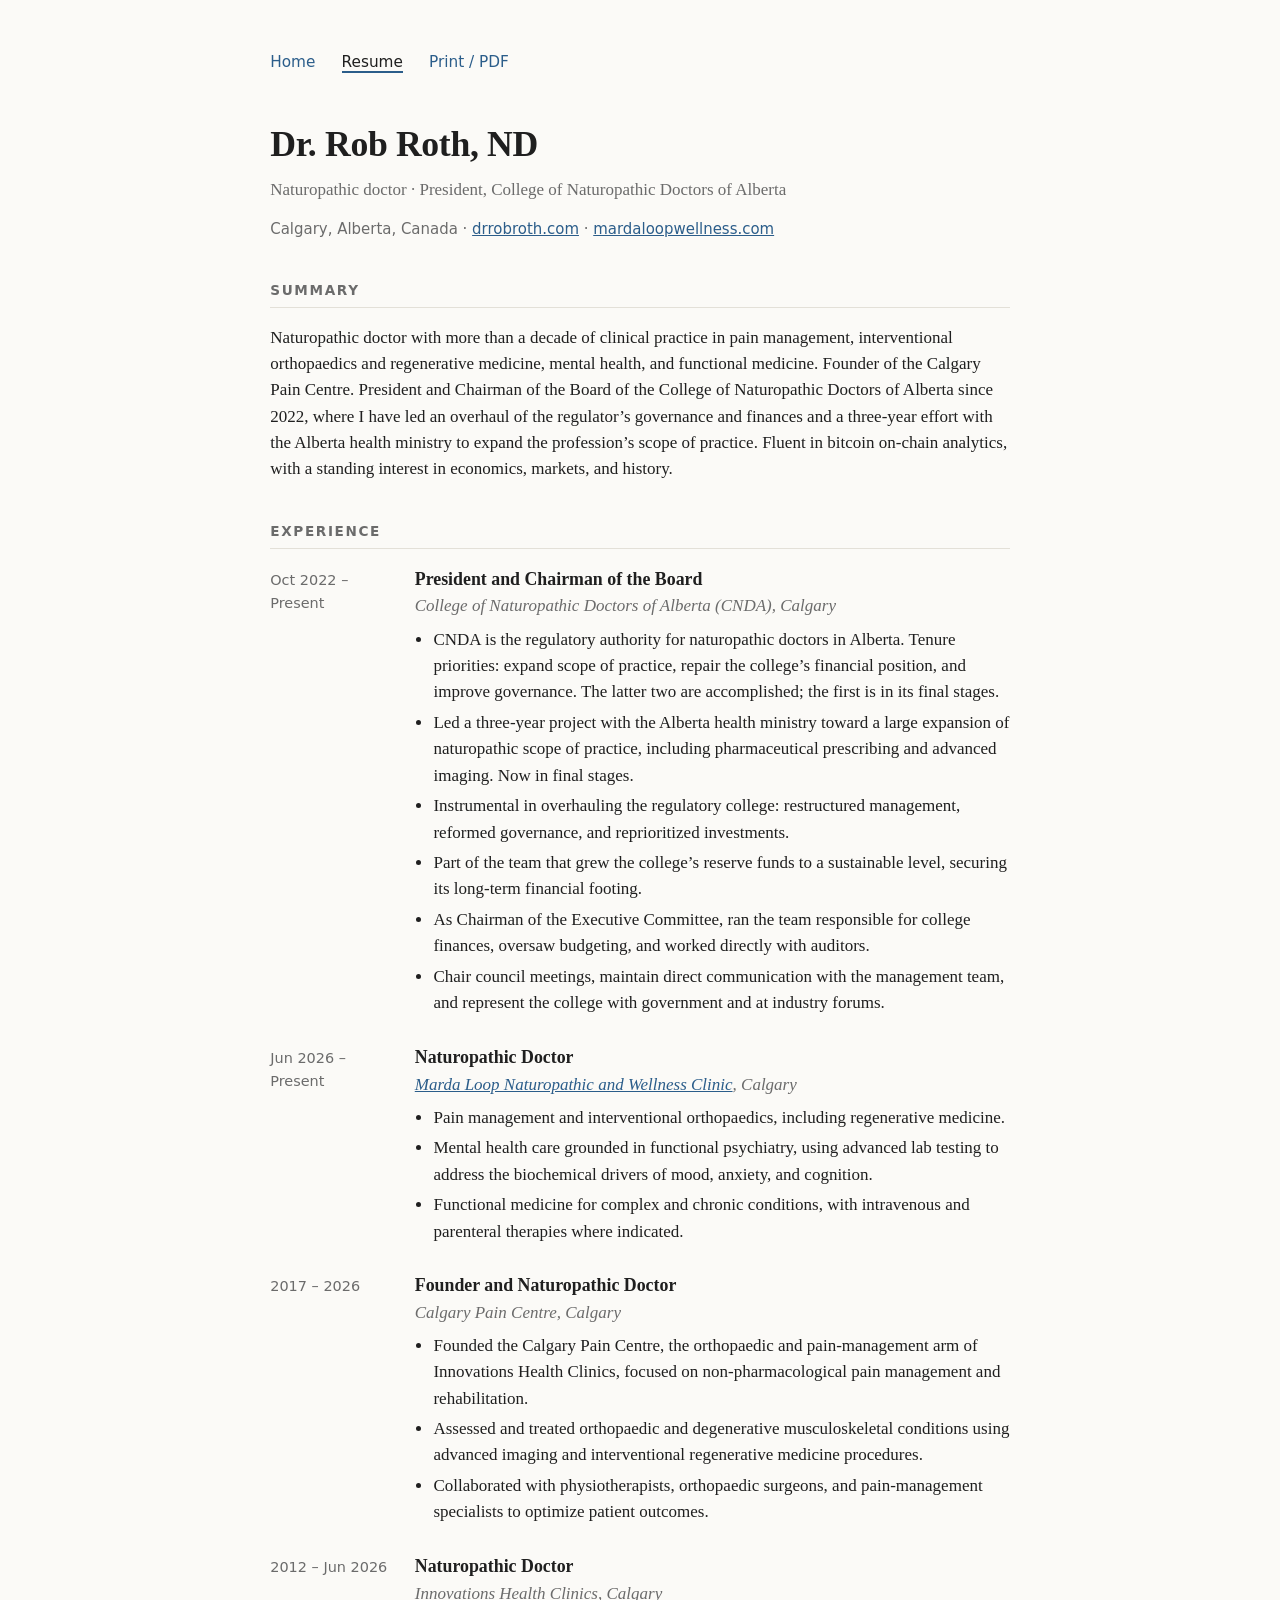
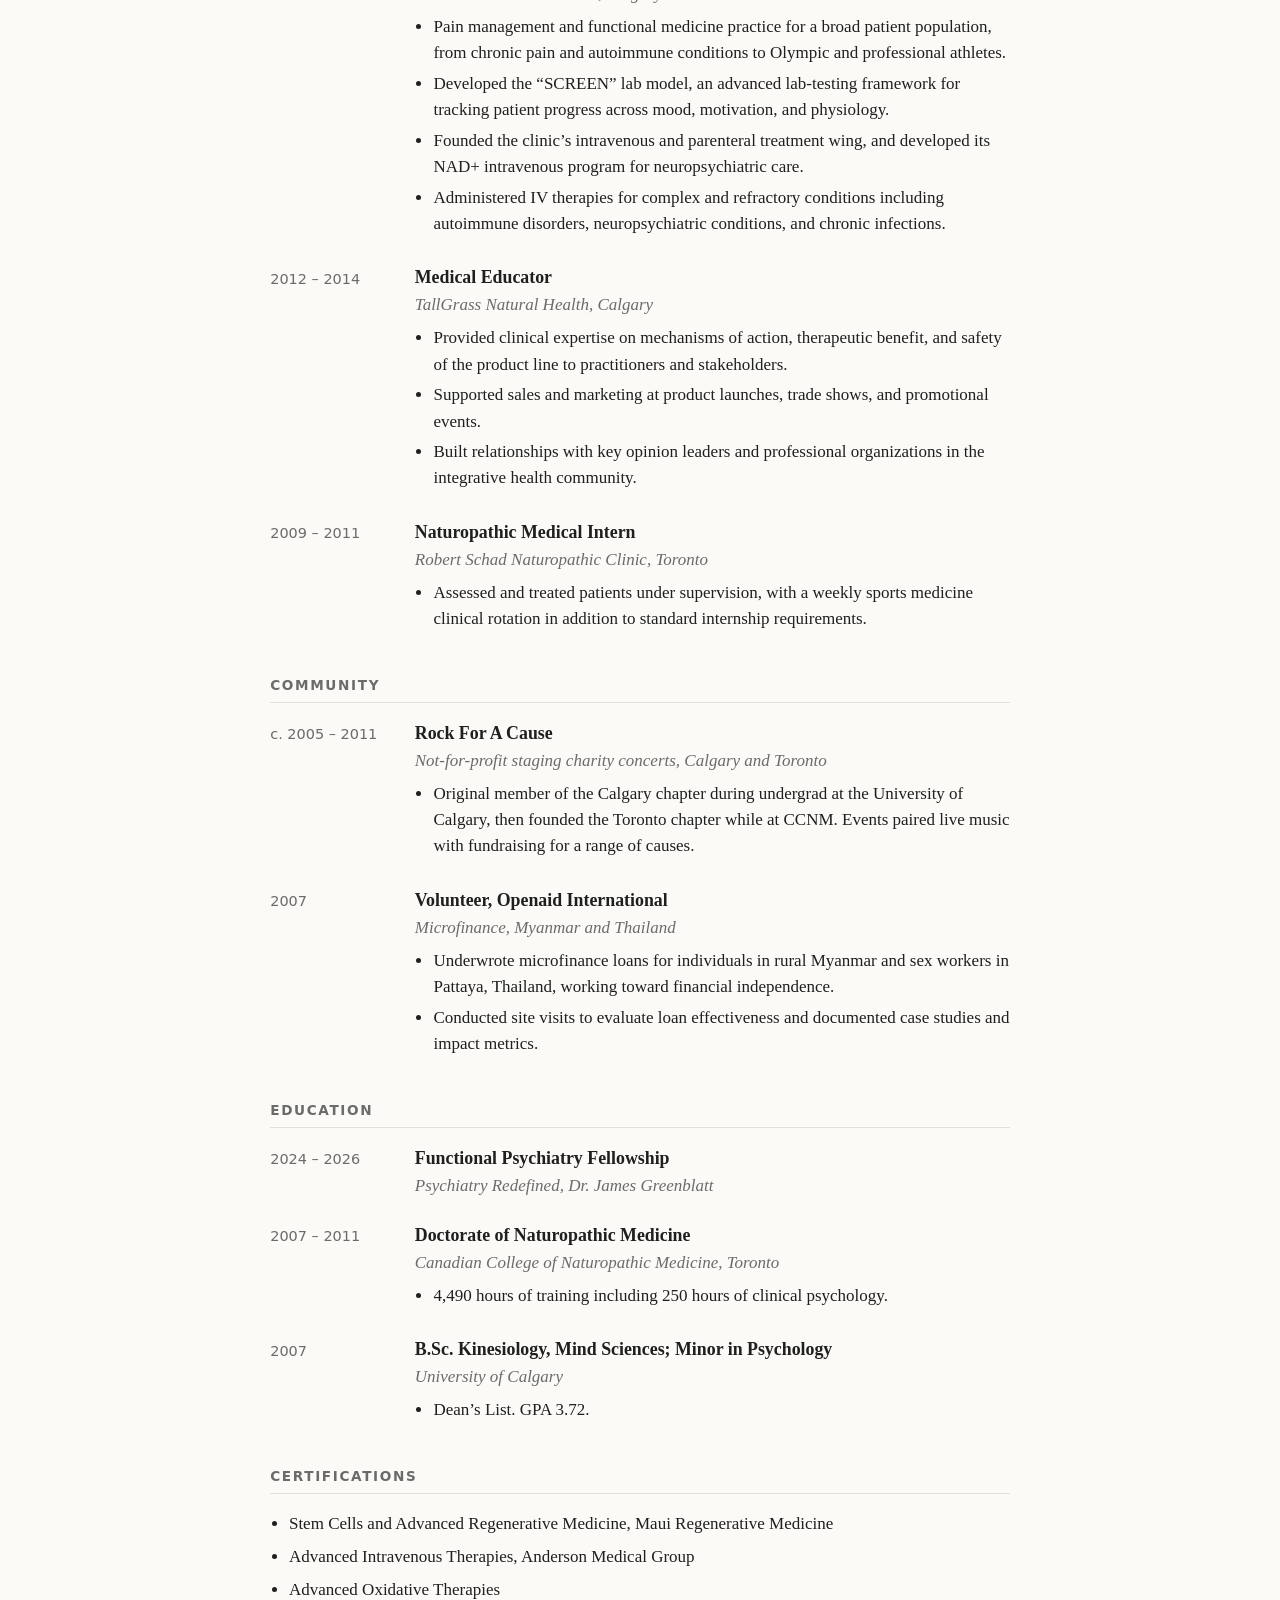
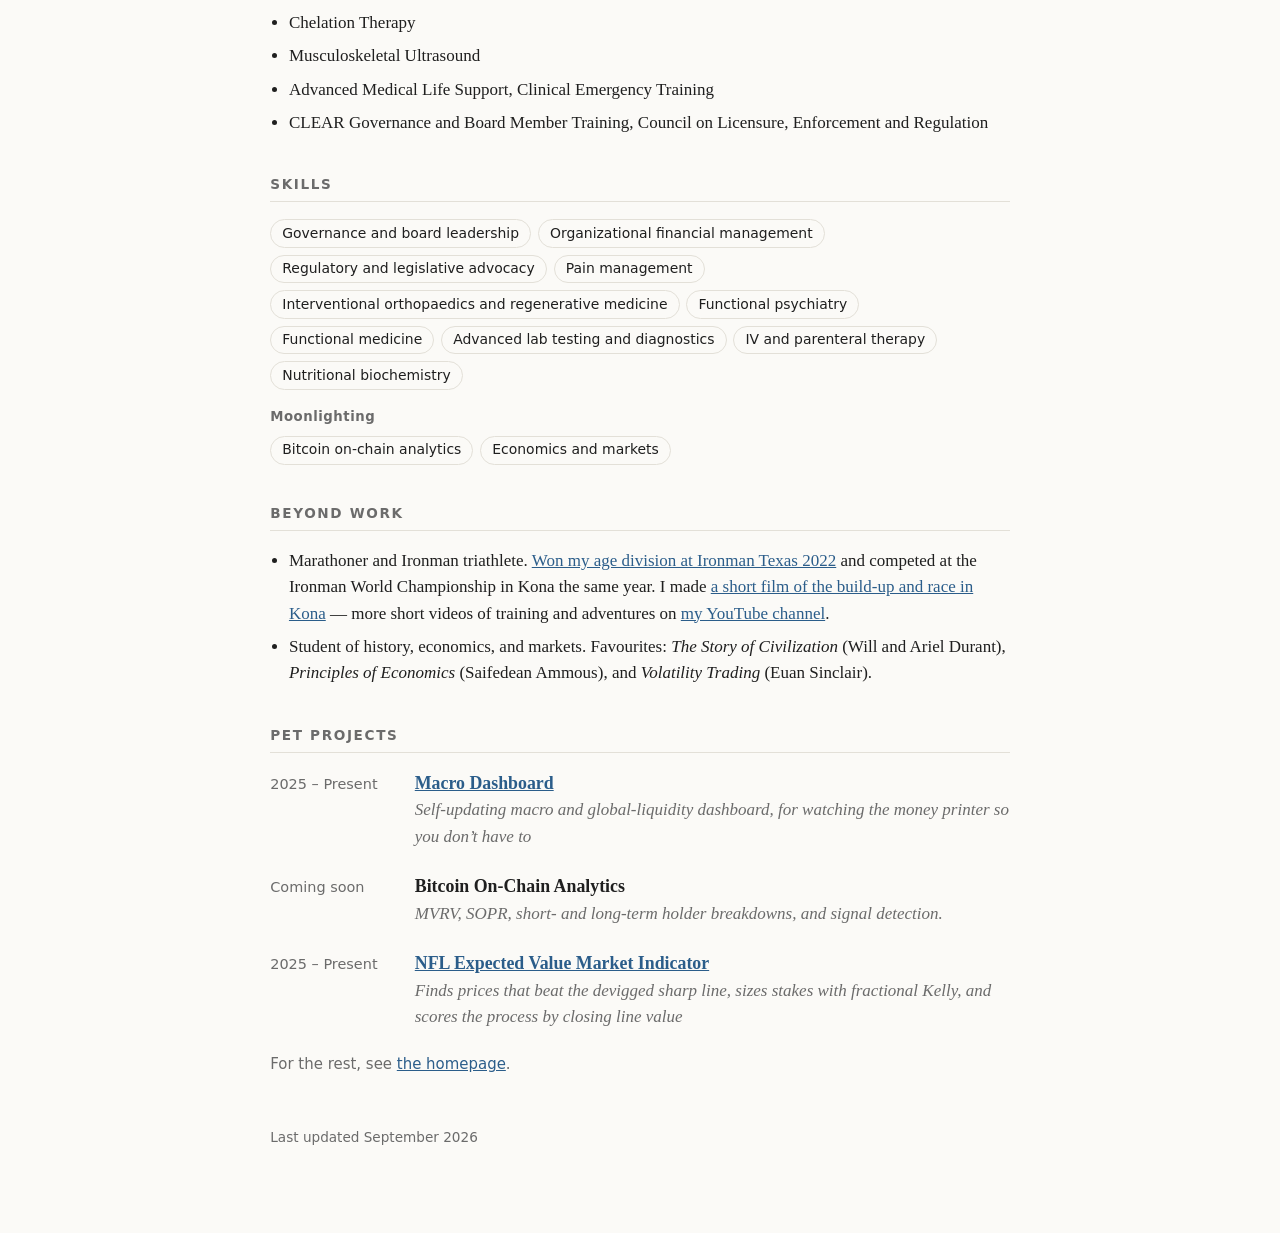
==== resume/index.html @ 255bede8 "Personal site: homepage and resume Co-Authored-By: Claude Fable 5.1 <noreply@anthropic.com> Claude-S" ====
<!doctype html>
<html lang="en">
<head>
  <meta charset="utf-8">
  <meta name="viewport" content="width=device-width, initial-scale=1">
  <title>Dr. Rob Roth — Resume</title>
  <link rel="stylesheet" href="../css/style.css">
</head>
<body>
  <main>
    <nav class="site">
      <a href="../">Home</a>
      <a href="./" class="current">Resume</a>
      <a href="#" class="no-print" onclick="window.print();return false;">Print / PDF</a>
    </nav>

    <header class="cv">
      <h1>Dr. Rob Roth, ND</h1>
      <p class="tagline">Naturopathic doctor · President, College of Naturopathic Doctors of Alberta</p>
      <p class="contact">
        <span>Calgary, Alberta, Canada</span>
        <span><a href="https://www.drrobroth.com">drrobroth.com</a></span>
        <span><a href="https://www.mardaloopwellness.com">mardaloopwellness.com</a></span>
      </p>
    </header>

    <section class="cv" id="summary">
      <h2>Summary</h2>
      <p>Naturopathic doctor with more than a decade of clinical practice in pain management, interventional orthopaedics and regenerative medicine, mental health, and functional medicine. Founder of the Calgary Pain Centre. President and Chairman of the Board of the College of Naturopathic Doctors of Alberta since 2022, where I have led an overhaul of the regulator’s governance and finances and a three-year effort with the Alberta health ministry to expand the profession’s scope of practice. Fluent in bitcoin on-chain analytics, with a standing interest in economics, markets, and history.</p>
    </section>

    <section class="cv" id="experience">
      <h2>Experience</h2>

      <div class="entry">
        <div class="when">Oct 2022 – Present</div>
        <div>
          <h3>President and Chairman of the Board</h3>
          <div class="org">College of Naturopathic Doctors of Alberta (CNDA), Calgary</div>
          <ul>
            <li>CNDA is the regulatory authority for naturopathic doctors in Alberta. Tenure priorities: expand scope of practice, repair the college’s financial position, and improve governance. The latter two are accomplished; the first is in its final stages.</li>
            <li>Led a three-year project with the Alberta health ministry toward a large expansion of naturopathic scope of practice, including pharmaceutical prescribing and advanced imaging. Now in final stages.</li>
            <li>Instrumental in overhauling the regulatory college: restructured management, reformed governance, and reprioritized investments.</li>
            <li>Part of the team that grew the college’s reserve funds to a sustainable level, securing its long-term financial footing.</li>
            <li>As Chairman of the Executive Committee, ran the team responsible for college finances, oversaw budgeting, and worked directly with auditors.</li>
            <li>Chair council meetings, maintain direct communication with the management team, and represent the college with government and at industry forums.</li>
          </ul>
        </div>
      </div>

      <div class="entry">
        <div class="when">Jun 2026 – Present</div>
        <div>
          <h3>Naturopathic Doctor</h3>
          <div class="org"><a href="https://www.mardaloopwellness.com">Marda Loop Naturopathic and Wellness Clinic</a>, Calgary</div>
          <ul>
            <li>Pain management and interventional orthopaedics, including regenerative medicine.</li>
            <li>Mental health care grounded in functional psychiatry, using advanced lab testing to address the biochemical drivers of mood, anxiety, and cognition.</li>
            <li>Functional medicine for complex and chronic conditions, with intravenous and parenteral therapies where indicated.</li>
          </ul>
        </div>
      </div>

      <div class="entry">
        <div class="when">2017 – 2026</div>
        <div>
          <h3>Founder and Naturopathic Doctor</h3>
          <div class="org">Calgary Pain Centre, Calgary</div>
          <ul>
            <li>Founded the Calgary Pain Centre, the orthopaedic and pain-management arm of Innovations Health Clinics, focused on non-pharmacological pain management and rehabilitation.</li>
            <li>Assessed and treated orthopaedic and degenerative musculoskeletal conditions using advanced imaging and interventional regenerative medicine procedures.</li>
            <li>Collaborated with physiotherapists, orthopaedic surgeons, and pain-management specialists to optimize patient outcomes.</li>
          </ul>
        </div>
      </div>

      <div class="entry">
        <div class="when">2012 – Jun 2026</div>
        <div>
          <h3>Naturopathic Doctor</h3>
          <div class="org">Innovations Health Clinics, Calgary</div>
          <ul>
            <li>Pain management and functional medicine practice for a broad patient population, from chronic pain and autoimmune conditions to Olympic and professional athletes.</li>
            <li>Developed the “SCREEN” lab model, an advanced lab-testing framework for tracking patient progress across mood, motivation, and physiology.</li>
            <li>Founded the clinic’s intravenous and parenteral treatment wing, and developed its NAD+ intravenous program for neuropsychiatric care.</li>
            <li>Administered IV therapies for complex and refractory conditions including autoimmune disorders, neuropsychiatric conditions, and chronic infections.</li>
          </ul>
        </div>
      </div>

      <div class="entry">
        <div class="when">2012 – 2014</div>
        <div>
          <h3>Medical Educator</h3>
          <div class="org">TallGrass Natural Health, Calgary</div>
          <ul>
            <li>Provided clinical expertise on mechanisms of action, therapeutic benefit, and safety of the product line to practitioners and stakeholders.</li>
            <li>Supported sales and marketing at product launches, trade shows, and promotional events.</li>
            <li>Built relationships with key opinion leaders and professional organizations in the integrative health community.</li>
          </ul>
        </div>
      </div>

      <div class="entry">
        <div class="when">2009 – 2011</div>
        <div>
          <h3>Naturopathic Medical Intern</h3>
          <div class="org">Robert Schad Naturopathic Clinic, Toronto</div>
          <ul>
            <li>Assessed and treated patients under supervision, with a weekly sports medicine clinical rotation in addition to standard internship requirements.</li>
          </ul>
        </div>
      </div>
    </section>

    <section class="cv" id="projects">
      <h2>Community</h2>

      <div class="entry">
        <div class="when">c. 2005 – 2011</div>
        <div>
          <h3>Rock For A Cause</h3>
          <div class="org">Not-for-profit staging charity concerts, Calgary and Toronto</div>
          <ul>
            <li>Original member of the Calgary chapter during undergrad at the University of Calgary, then founded the Toronto chapter while at CCNM. Events paired live music with fundraising for a range of causes.</li>
          </ul>
        </div>
      </div>

      <div class="entry">
        <div class="when">2007</div>
        <div>
          <h3>Volunteer, Openaid International</h3>
          <div class="org">Microfinance, Myanmar and Thailand</div>
          <ul>
            <li>Underwrote microfinance loans for individuals in rural Myanmar and sex workers in Pattaya, Thailand, working toward financial independence.</li>
            <li>Conducted site visits to evaluate loan effectiveness and documented case studies and impact metrics.</li>
          </ul>
        </div>
      </div>
    </section>

    <section class="cv" id="education">
      <h2>Education</h2>

      <div class="entry">
        <div class="when">2024 – 2026</div>
        <div>
          <h3>Functional Psychiatry Fellowship</h3>
          <div class="org">Psychiatry Redefined, Dr. James Greenblatt</div>
        </div>
      </div>

      <div class="entry">
        <div class="when">2007 – 2011</div>
        <div>
          <h3>Doctorate of Naturopathic Medicine</h3>
          <div class="org">Canadian College of Naturopathic Medicine, Toronto</div>
          <ul>
            <li>4,490 hours of training including 250 hours of clinical psychology.</li>
          </ul>
        </div>
      </div>

      <div class="entry">
        <div class="when">2007</div>
        <div>
          <h3>B.Sc. Kinesiology, Mind Sciences; Minor in Psychology</h3>
          <div class="org">University of Calgary</div>
          <ul>
            <li>Dean’s List. GPA 3.72.</li>
          </ul>
        </div>
      </div>
    </section>

    <section class="cv" id="certifications">
      <h2>Certifications</h2>
      <ul>
        <li>Stem Cells and Advanced Regenerative Medicine, Maui Regenerative Medicine</li>
        <li>Advanced Intravenous Therapies, Anderson Medical Group</li>
        <li>Advanced Oxidative Therapies</li>
        <li>Chelation Therapy</li>
        <li>Musculoskeletal Ultrasound</li>
        <li>Advanced Medical Life Support, Clinical Emergency Training</li>
        <li>CLEAR Governance and Board Member Training, Council on Licensure, Enforcement and Regulation</li>
      </ul>
    </section>

    <section class="cv" id="skills">
      <h2>Skills</h2>
      <ul class="tags">
        <li>Governance and board leadership</li>
        <li>Organizational financial management</li>
        <li>Regulatory and legislative advocacy</li>
        <li>Pain management</li>
        <li>Interventional orthopaedics and regenerative medicine</li>
        <li>Functional psychiatry</li>
        <li>Functional medicine</li>
        <li>Advanced lab testing and diagnostics</li>
        <li>IV and parenteral therapy</li>
        <li>Nutritional biochemistry</li>
      </ul>
      <h3 class="sub">Moonlighting</h3>
      <ul class="tags">
        <li>Bitcoin on-chain analytics</li>
        <li>Economics and markets</li>
      </ul>
    </section>

    <section class="cv" id="personal">
      <h2>Beyond Work</h2>
      <ul>
        <li>Marathoner and Ironman triathlete. <a href="https://www.instagram.com/p/Cc_O9wvA-jr/">Won my age division at Ironman Texas 2022</a> and competed at the Ironman World Championship in Kona the same year. I made <a href="https://www.youtube.com/watch?v=jEcnDeVqDio">a short film of the build-up and race in Kona</a> — more short videos of training and adventures on <a href="https://www.youtube.com/@rockinrobbieroth">my YouTube channel</a>.</li>
        <li>Student of history, economics, and markets. Favourites: <em>The Story of Civilization</em> (Will and Ariel Durant), <em>Principles of Economics</em> (Saifedean Ammous), and <em>Volatility Trading</em> (Euan Sinclair).</li>
      </ul>
    </section>

    <section class="cv" id="projects-software">
      <h2>Pet Projects</h2>
      <div class="entry">
        <div class="when">2025 – Present</div>
        <div>
          <h3><a href="https://robertarthurjackson.github.io/macro-dashboard/">Macro Dashboard</a></h3>
          <div class="org">Self-updating macro and global-liquidity dashboard, for watching the money printer so you don’t have to</div>
        </div>
      </div>
      <div class="entry">
        <div class="when">Coming soon</div>
        <div>
          <h3>Bitcoin On-Chain Analytics</h3>
          <div class="org">MVRV, SOPR, short- and long-term holder breakdowns, and signal detection.</div>
        </div>
      </div>
      <div class="entry">
        <div class="when">2025 – Present</div>
        <div>
          <h3><a href="https://robertarthurjackson.github.io/nfl-bet-tracker/">NFL Expected Value Market Indicator</a></h3>
          <div class="org">Finds prices that beat the devigged sharp line, sizes stakes with fractional Kelly, and scores the process by closing line value</div>
        </div>
      </div>
      </div>
      </div>
      <p class="more">For the rest, see <a href="../">the homepage</a>.</p>
    </section>

    <footer>Last updated September 2026</footer>
  </main>
</body>
</html>
---- css/style.css ----
/* Shared styles for robroth.com */
:root {
  --bg: #fbfaf7;
  --ink: #1f1f1f;
  --muted: #6b6b6b;
  --rule: #e3e0d8;
  --accent: #2b5d8a;
  --max: 46rem;
}
@media (prefers-color-scheme: dark) {
  :root { --bg: #161616; --ink: #ececec; --muted: #a0a0a0; --rule: #333; --accent: #7fb0e0; }
}
* { box-sizing: border-box; }
html { font-size: 17px; }
body {
  margin: 0;
  background: var(--bg);
  color: var(--ink);
  font-family: Georgia, "Times New Roman", serif;
  line-height: 1.55;
}
main { max-width: var(--max); margin: 0 auto; padding: 3rem 1.25rem 5rem; }
a { color: var(--accent); }
nav.site { font-family: system-ui, -apple-system, sans-serif; font-size: 0.9rem; margin-bottom: 2.5rem; }
nav.site a { margin-right: 1.25rem; text-decoration: none; }
nav.site a.current { color: var(--ink); border-bottom: 2px solid var(--accent); }

/* C.V. */
header.cv h1 { font-size: 2.1rem; margin: 0 0 0.25rem; letter-spacing: -0.01em; }
header.cv .tagline { color: var(--muted); margin: 0 0 0.75rem; }
header.cv .contact { font-family: system-ui, -apple-system, sans-serif; font-size: 0.88rem; color: var(--muted); }
header.cv .contact span + span::before { content: " · "; }
section.cv { margin-top: 2.25rem; }
section.cv h2 {
  font-family: system-ui, -apple-system, sans-serif;
  font-size: 0.8rem; text-transform: uppercase; letter-spacing: 0.12em;
  color: var(--muted); border-bottom: 1px solid var(--rule);
  padding-bottom: 0.35rem; margin: 0 0 1rem;
}
.entry { display: grid; grid-template-columns: 7.5rem 1fr; gap: 0 1rem; margin-bottom: 1.35rem; }
.entry .when { font-family: system-ui, -apple-system, sans-serif; font-size: 0.85rem; color: var(--muted); padding-top: 0.2rem; }
.entry h3 { margin: 0; font-size: 1.05rem; font-weight: 600; }
.entry .org { color: var(--muted); font-style: italic; }
.entry ul { margin: 0.4rem 0 0; padding-left: 1.1rem; }
.entry li { margin-bottom: 0.25rem; }
.tags { display: flex; flex-wrap: wrap; gap: 0.4rem; padding: 0; margin: 0; list-style: none; }
.tags li {
  font-family: system-ui, -apple-system, sans-serif; font-size: 0.82rem;
  border: 1px solid var(--rule); border-radius: 999px; padding: 0.15rem 0.65rem;
}
section.cv h3.sub { font-family: system-ui, -apple-system, sans-serif; font-size: 0.78rem; font-weight: 600; letter-spacing: 0.04em; color: var(--muted); margin: 1rem 0 0.5rem; }
section.cv p.more { font-family: system-ui, -apple-system, sans-serif; font-size: 0.88rem; color: var(--muted); margin: 0.25rem 0 0; }
.placeholder { color: var(--muted); }
.placeholder::before { content: "[ "; } .placeholder::after { content: " ]"; }
footer { margin-top: 3rem; font-family: system-ui, -apple-system, sans-serif; font-size: 0.8rem; color: var(--muted); }

@media (max-width: 600px) {
  .entry { grid-template-columns: 1fr; }
  .entry .when { padding: 0 0 0.2rem; }
}
@media print {
  html { font-size: 11pt; }
  body { background: #fff; color: #000; }
  main { padding: 0; max-width: none; }
  nav.site, footer, .no-print { display: none; }
  a { color: inherit; text-decoration: none; }
  section.cv { break-inside: avoid; }
}

/* plain lists inside a section (e.g. Beyond Work) */
section.cv > ul:not(.tags) { padding-left: 1.1rem; margin: 0; }
section.cv > ul:not(.tags) li { margin-bottom: 0.4rem; }

/* Homepage: hero + card grid, one screen */
:root { --card: #ffffff; --card-border: #e6e2d9; --tint: #e9f0f7; --shadow: 0 10px 28px rgba(20,30,50,0.10); }
@media (prefers-color-scheme: dark) {
  :root { --card: #1e1e1e; --card-border: #2e2e2e; --tint: #22303d; --shadow: 0 10px 28px rgba(0,0,0,0.45); }
}
body.home { background: radial-gradient(60rem 30rem at 15% -10%, var(--tint) 0%, transparent 60%) no-repeat, var(--bg); }
main.home { max-width: 64rem; padding: 1.1rem 1.5rem 1.25rem; min-height: 100vh; display: flex; flex-direction: column; gap: 0.9rem; }
nav.site.top { margin: 0; text-align: right; }
nav.site.top { display: flex; justify-content: flex-end; gap: 0.6rem; }
nav.site.top a {
  font-size: 1rem; font-weight: 600; border: 1px solid var(--card-border); border-radius: 999px;
  padding: 0.6rem 1.3rem; margin: 0; background: var(--card); transition: border-color .15s, background .15s, transform .15s;
}
nav.site.top a:hover { border-color: var(--accent); background: var(--tint); transform: translateY(-1px); }
nav.site.top a.primary { background: var(--accent); border-color: var(--accent); color: #fff; }
nav.site.top a.primary:hover { background: var(--accent); filter: brightness(1.08); }

.hero { display: flex; align-items: center; gap: 2rem; }
.hero .photo { width: 170px; height: 170px; object-fit: cover; border-radius: 50%; flex: none; box-shadow: var(--shadow); border: 4px solid var(--card); }
.hero h1 { margin: 0 0 0.3rem; font-size: 2.4rem; letter-spacing: -0.02em; }
.hero .lede { margin: 0; color: var(--muted); font-size: 1.05rem; max-width: 36rem; }

.grid { display: grid; grid-template-columns: repeat(3, 1fr); gap: 0.85rem; }
.grid h2 {
  grid-column: 1 / -1; margin: 0.15rem 0 -0.45rem;
  font-family: system-ui, -apple-system, sans-serif; font-size: 0.75rem;
  text-transform: uppercase; letter-spacing: 0.14em; color: var(--muted);
}
.card {
  position: relative; display: block; text-decoration: none; color: inherit;
  background: var(--card); border: 1px solid var(--card-border); border-radius: 14px;
  padding: 0.9rem 1.05rem 0.95rem; transition: transform .18s ease, box-shadow .18s ease, border-color .18s ease;
}
a.card:hover { transform: translateY(-4px); box-shadow: var(--shadow); border-color: var(--accent); }
.card .icon {
  width: 2.4rem; height: 2.4rem; padding: 0.5rem; box-sizing: border-box; border-radius: 10px;
  background: var(--tint); color: var(--accent); fill: none; stroke: currentColor; stroke-width: 1.7;
  stroke-linecap: round; stroke-linejoin: round; margin-bottom: 0.6rem; display: block;
}
.card h3 { margin: 0 0 0.3rem; font-size: 1.1rem; font-weight: 700; line-height: 1.25; }
.card p { margin: 0; color: var(--muted); font-size: 0.9rem; line-height: 1.4; }
.card.soon { border-style: dashed; }
.card .badge {
  position: absolute; top: 1rem; right: 1rem;
  font-family: system-ui, -apple-system, sans-serif; font-size: 0.66rem; text-transform: uppercase; letter-spacing: 0.08em;
  color: var(--accent); background: var(--tint); border-radius: 999px; padding: 0.2rem 0.55rem;
}
.card.elsewhere ul { list-style: none; margin: 0; padding: 0; display: flex; flex-wrap: wrap; gap: 0.45rem; }
.card.elsewhere li a {
  display: inline-block; font-family: system-ui, -apple-system, sans-serif; font-size: 0.85rem; text-decoration: none;
  border: 1px solid var(--card-border); border-radius: 999px; padding: 0.3rem 0.75rem; transition: border-color .15s, background .15s;
}
.card.elsewhere li a:hover { border-color: var(--accent); background: var(--tint); }

@media (max-width: 900px) { .grid { grid-template-columns: repeat(2, 1fr); } main.home { min-height: auto; } }
@media (max-width: 600px) {
  .grid { grid-template-columns: 1fr; }
  .hero { flex-direction: column; align-items: flex-start; gap: 1rem; }
  .hero .photo { width: 140px; height: 140px; }
  .hero h1 { font-size: 2rem; }
}

/* compact horizontal cards (Professional row) */
.card.compact { display: flex; align-items: center; gap: 0.85rem; padding: 0.85rem 1rem; }
.card.compact .icon { margin: 0; flex: none; }
.card.compact h3 { font-size: 1rem; margin-bottom: 0.15rem; }
.card.compact p { font-size: 0.85rem; }
.row2 { grid-column: 1 / -1; display: grid; grid-template-columns: 1fr 1fr; gap: 0.85rem; }
@media (max-width: 600px) { .row2 { grid-template-columns: 1fr; } }
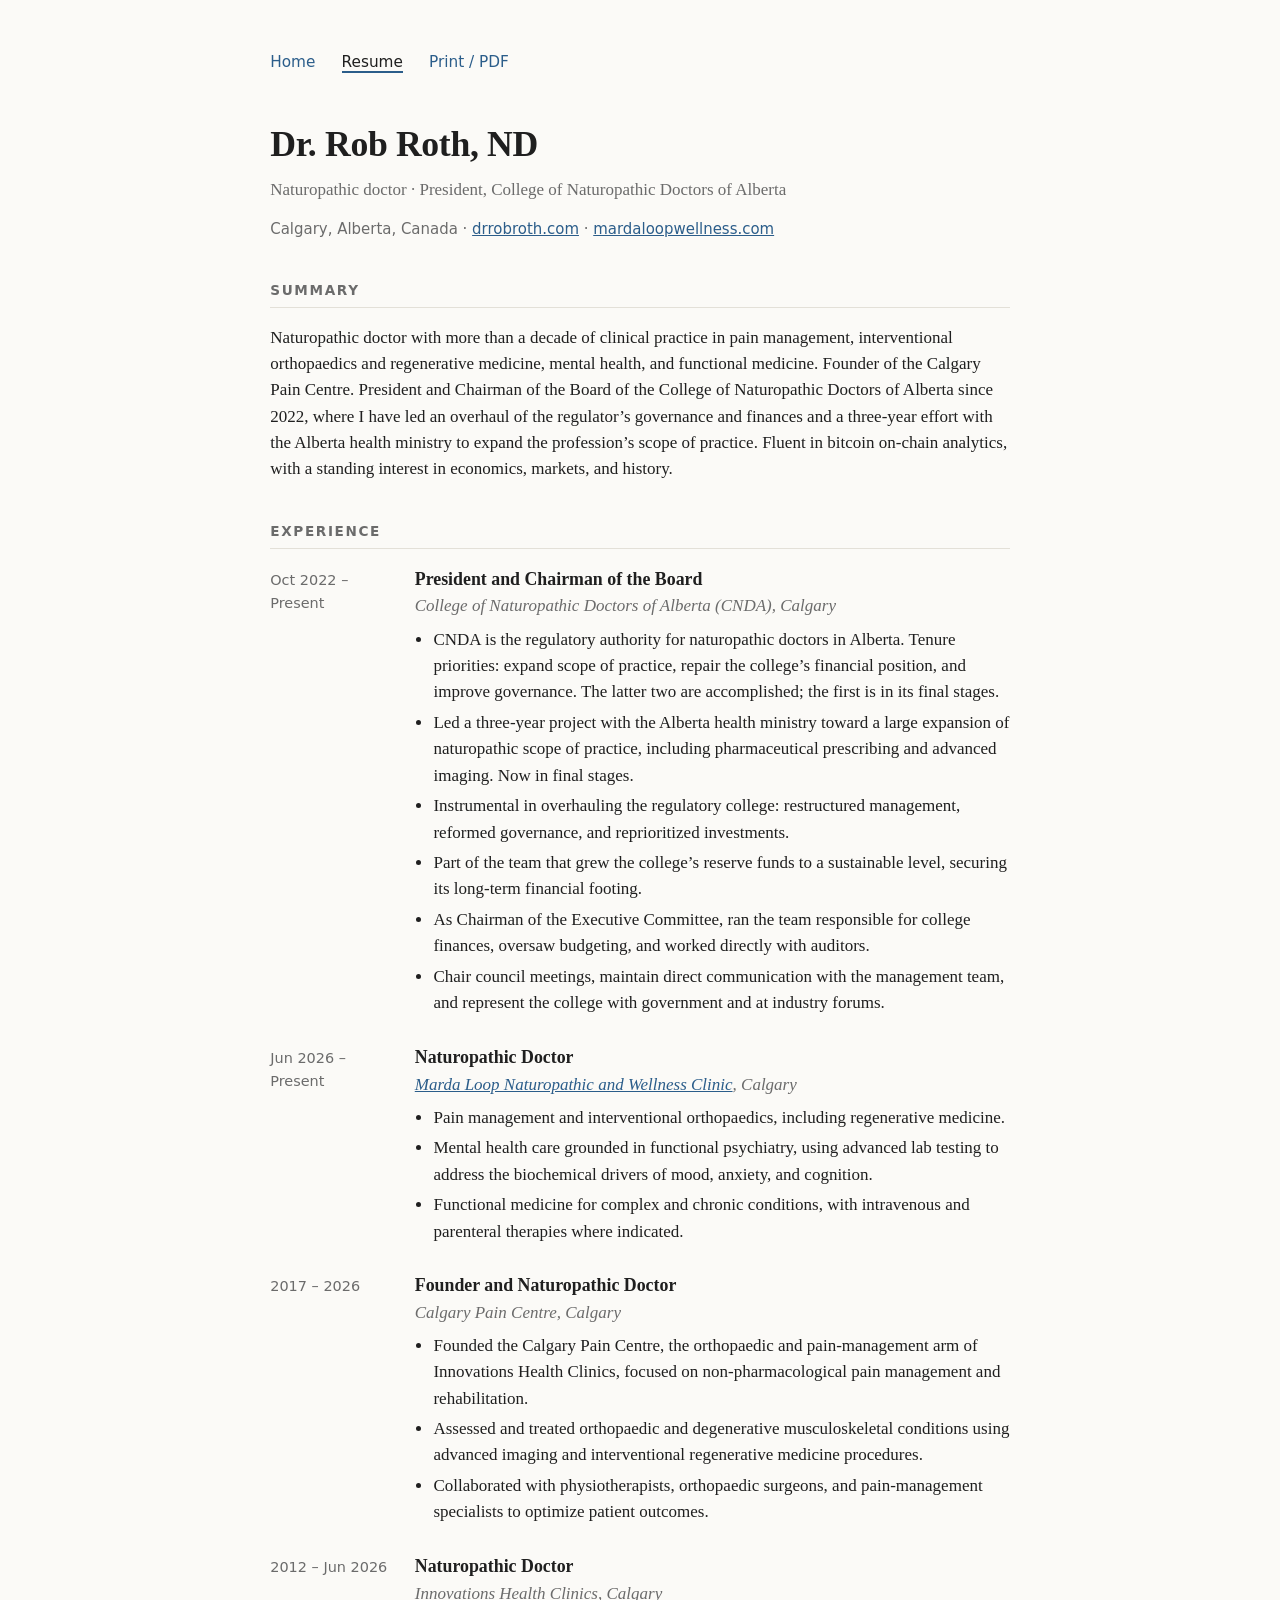
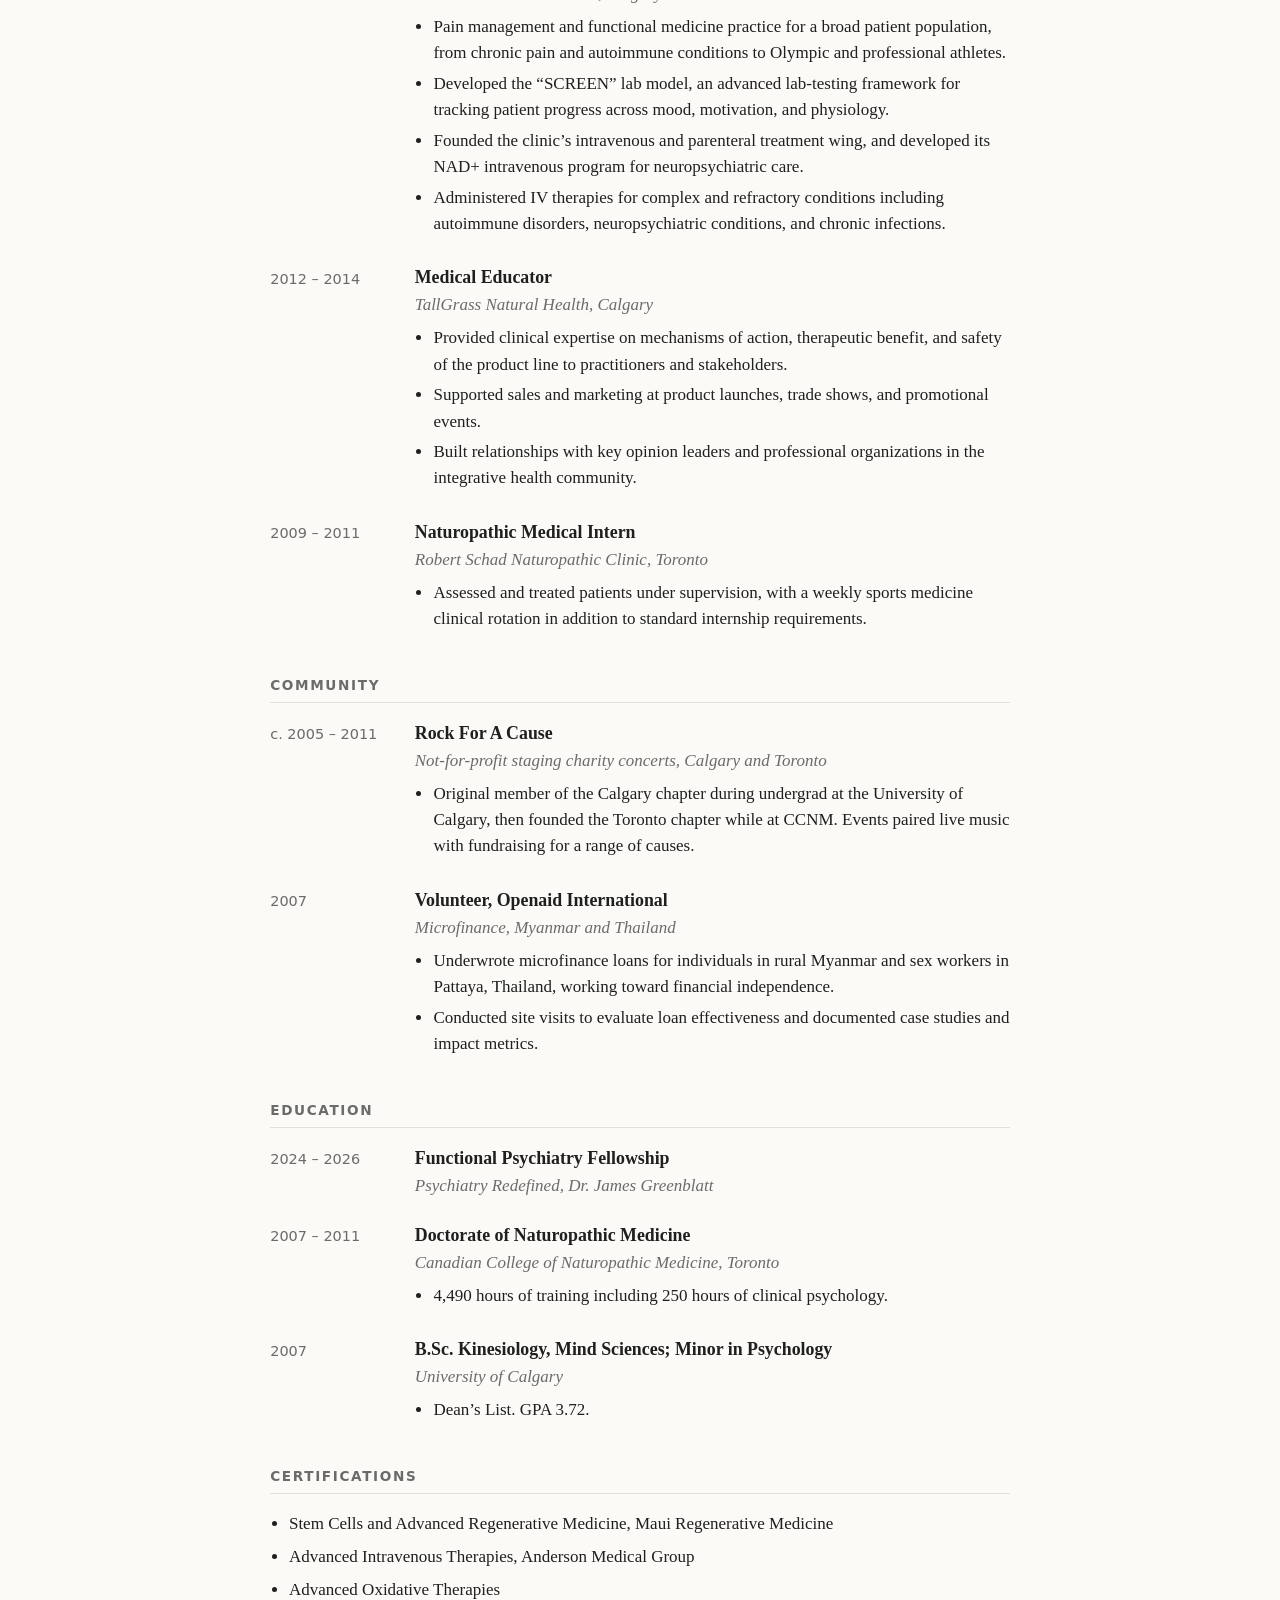
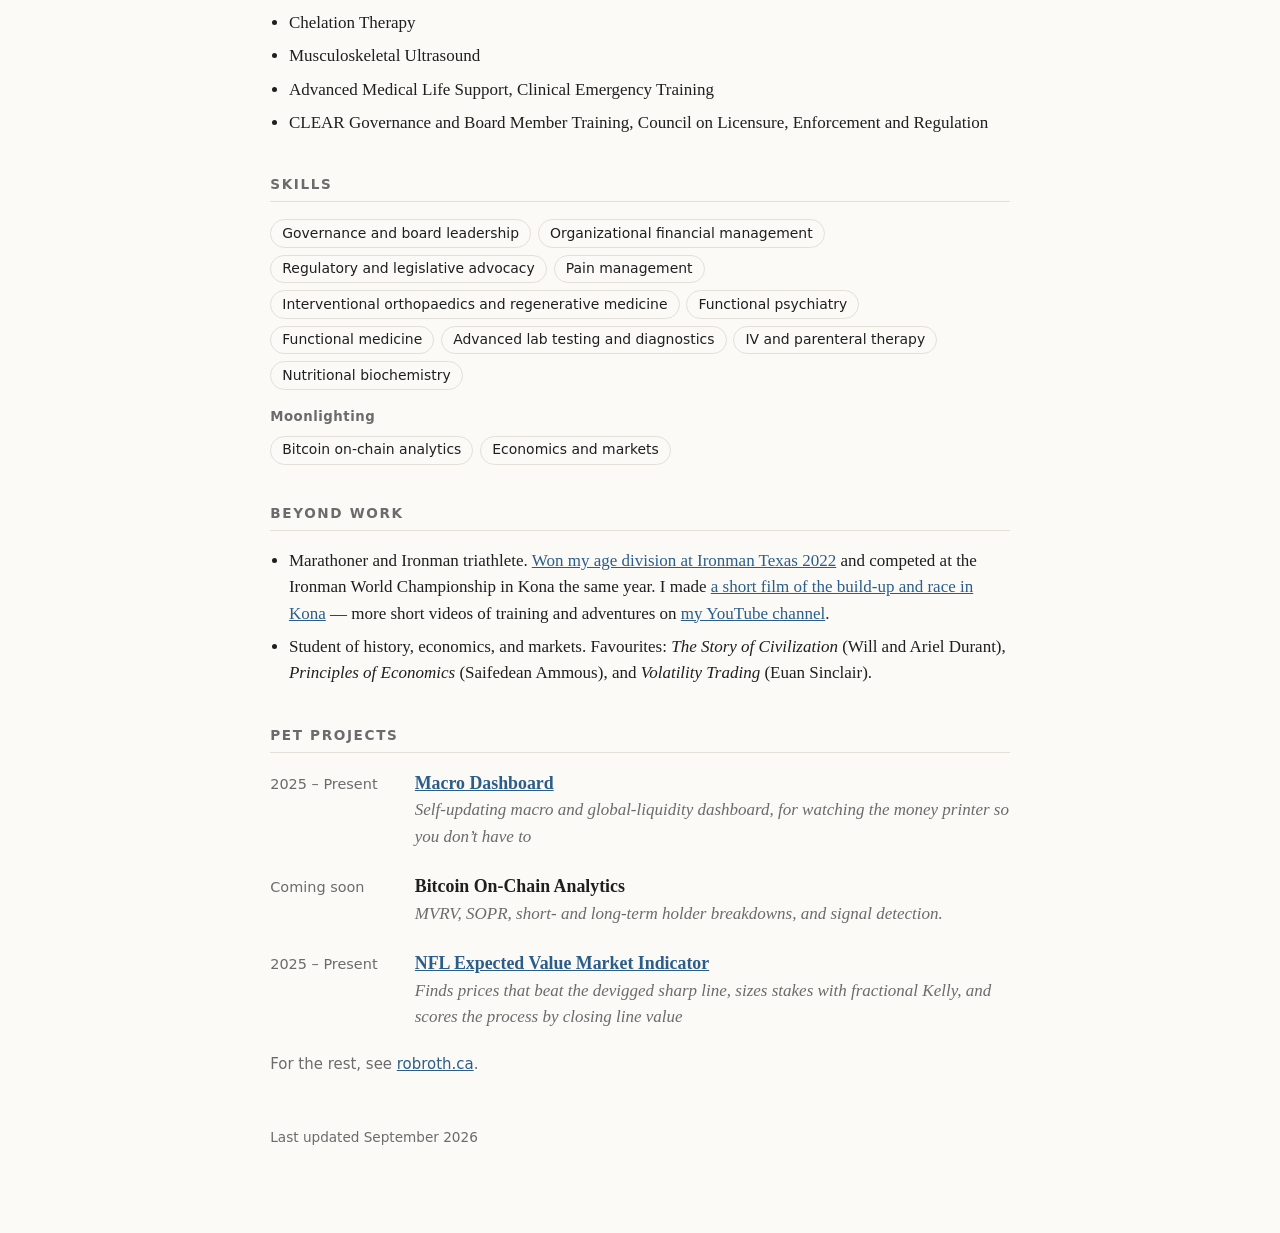
==== commit bae45579: "Add custom domain robroth.ca Co-Authored-By: Claude Fable 5.1 <noreply@anthropic.com> Claude-Session" ====
--- a/resume/index.html
+++ b/resume/index.html
@@ -4,6 +4,10 @@
   <meta charset="utf-8">
   <meta name="viewport" content="width=device-width, initial-scale=1">
   <title>Dr. Rob Roth — Resume</title>
+  <link rel="icon" type="image/svg+xml" href="../img/favicon.svg">
+  <link rel="icon" type="image/png" sizes="32x32" href="../img/favicon-32.png">
+  <link rel="icon" type="image/png" sizes="192x192" href="../img/favicon-192.png">
+  <link rel="apple-touch-icon" href="../img/apple-touch-icon.png">
   <link rel="stylesheet" href="../css/style.css">
 </head>
 <body>
@@ -241,7 +245,7 @@
       </div>
       </div>
       </div>
-      <p class="more">For the rest, see <a href="../">the homepage</a>.</p>
+      <p class="more">For the rest, see <a href="https://robroth.ca">robroth.ca</a>.</p>
     </section>
 
     <footer>Last updated September 2026</footer>
--- a/css/style.css
+++ b/css/style.css
@@ -89,7 +89,7 @@
 nav.site.top a.primary:hover { background: var(--accent); filter: brightness(1.08); }
 
 .hero { display: flex; align-items: center; gap: 2rem; }
-.hero .photo { width: 170px; height: 170px; object-fit: cover; border-radius: 50%; flex: none; box-shadow: var(--shadow); border: 4px solid var(--card); }
+.hero .photo { width: 230px; height: 230px; object-fit: cover; border-radius: 50%; flex: none; box-shadow: var(--shadow); border: 5px solid var(--card); }
 .hero h1 { margin: 0 0 0.3rem; font-size: 2.4rem; letter-spacing: -0.02em; }
 .hero .lede { margin: 0; color: var(--muted); font-size: 1.05rem; max-width: 36rem; }
 
@@ -129,7 +129,7 @@
 @media (max-width: 600px) {
   .grid { grid-template-columns: 1fr; }
   .hero { flex-direction: column; align-items: flex-start; gap: 1rem; }
-  .hero .photo { width: 140px; height: 140px; }
+  .hero .photo { width: 160px; height: 160px; }
   .hero h1 { font-size: 2rem; }
 }
 
@@ -140,3 +140,4 @@
 .card.compact p { font-size: 0.85rem; }
 .row2 { grid-column: 1 / -1; display: grid; grid-template-columns: 1fr 1fr; gap: 0.85rem; }
 @media (max-width: 600px) { .row2 { grid-template-columns: 1fr; } }
+.card p.aside { margin-top: 0.55rem; font-size: 0.82rem; }
